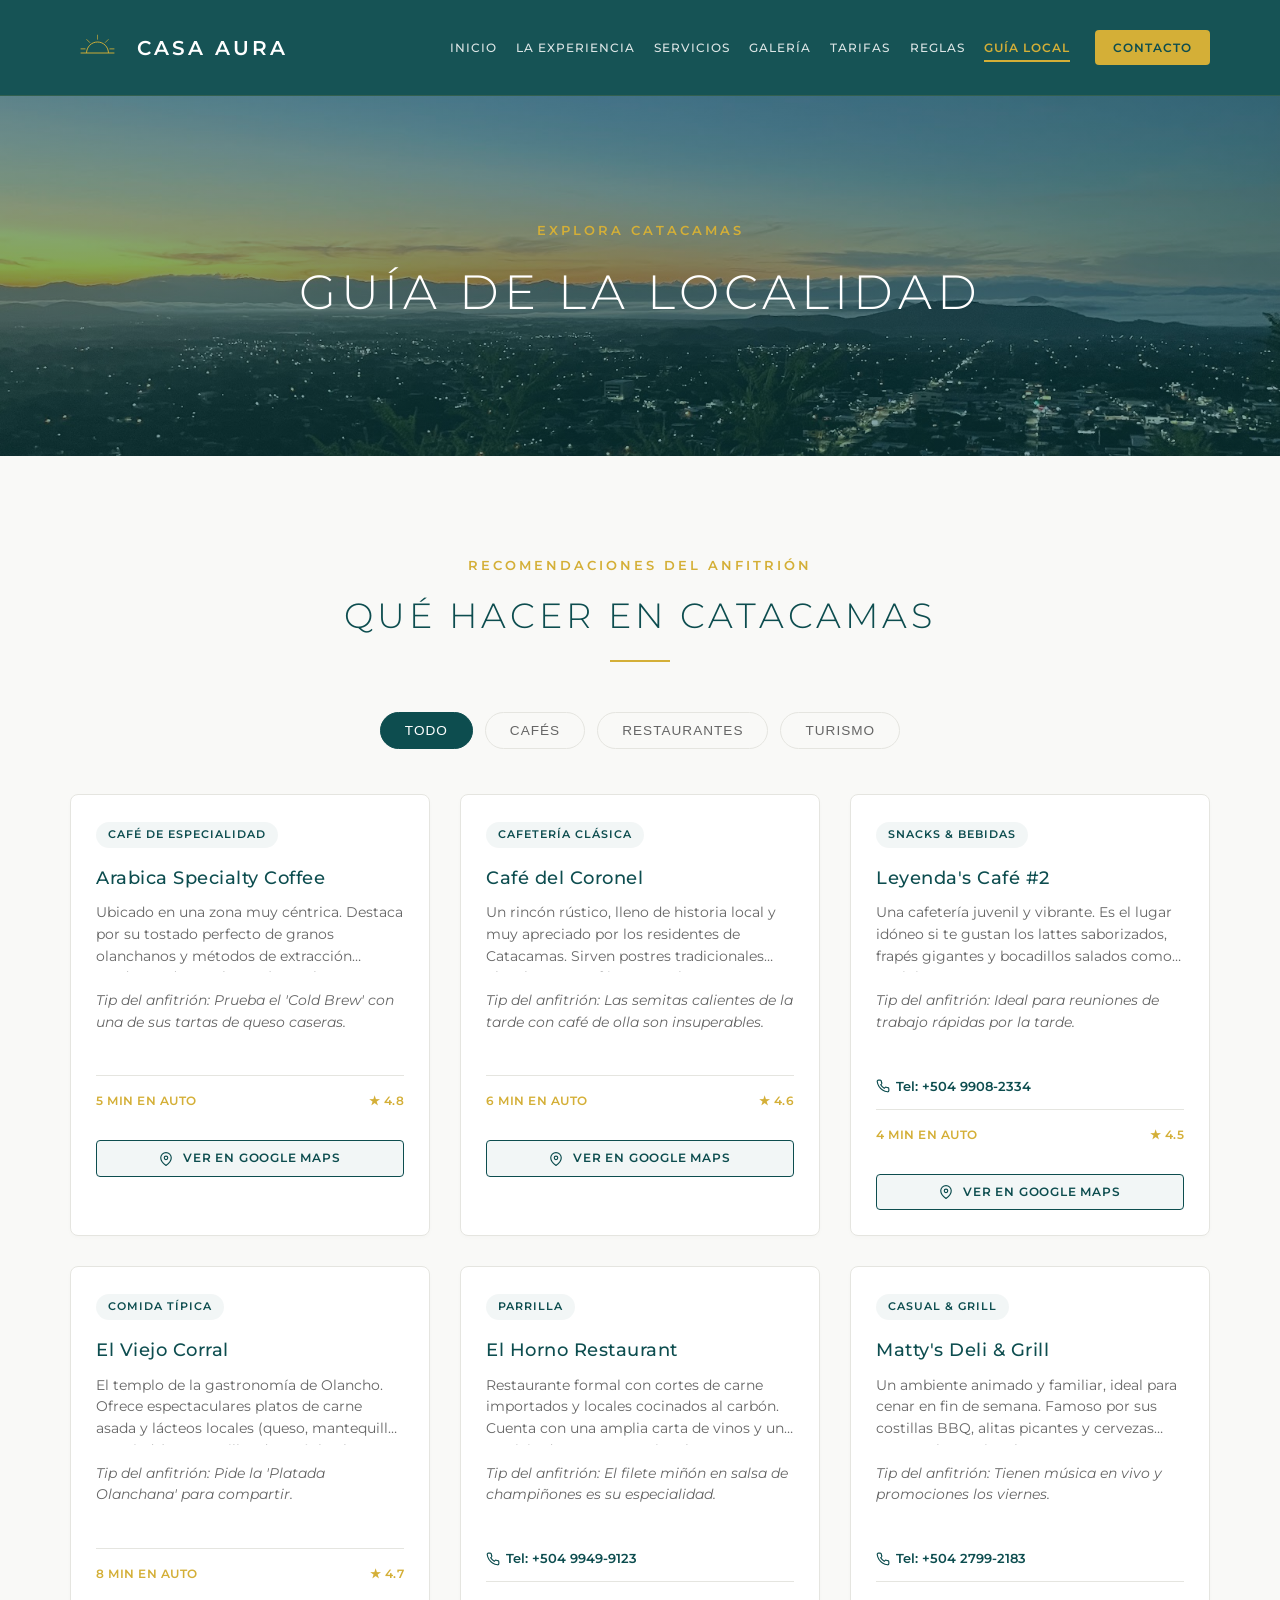
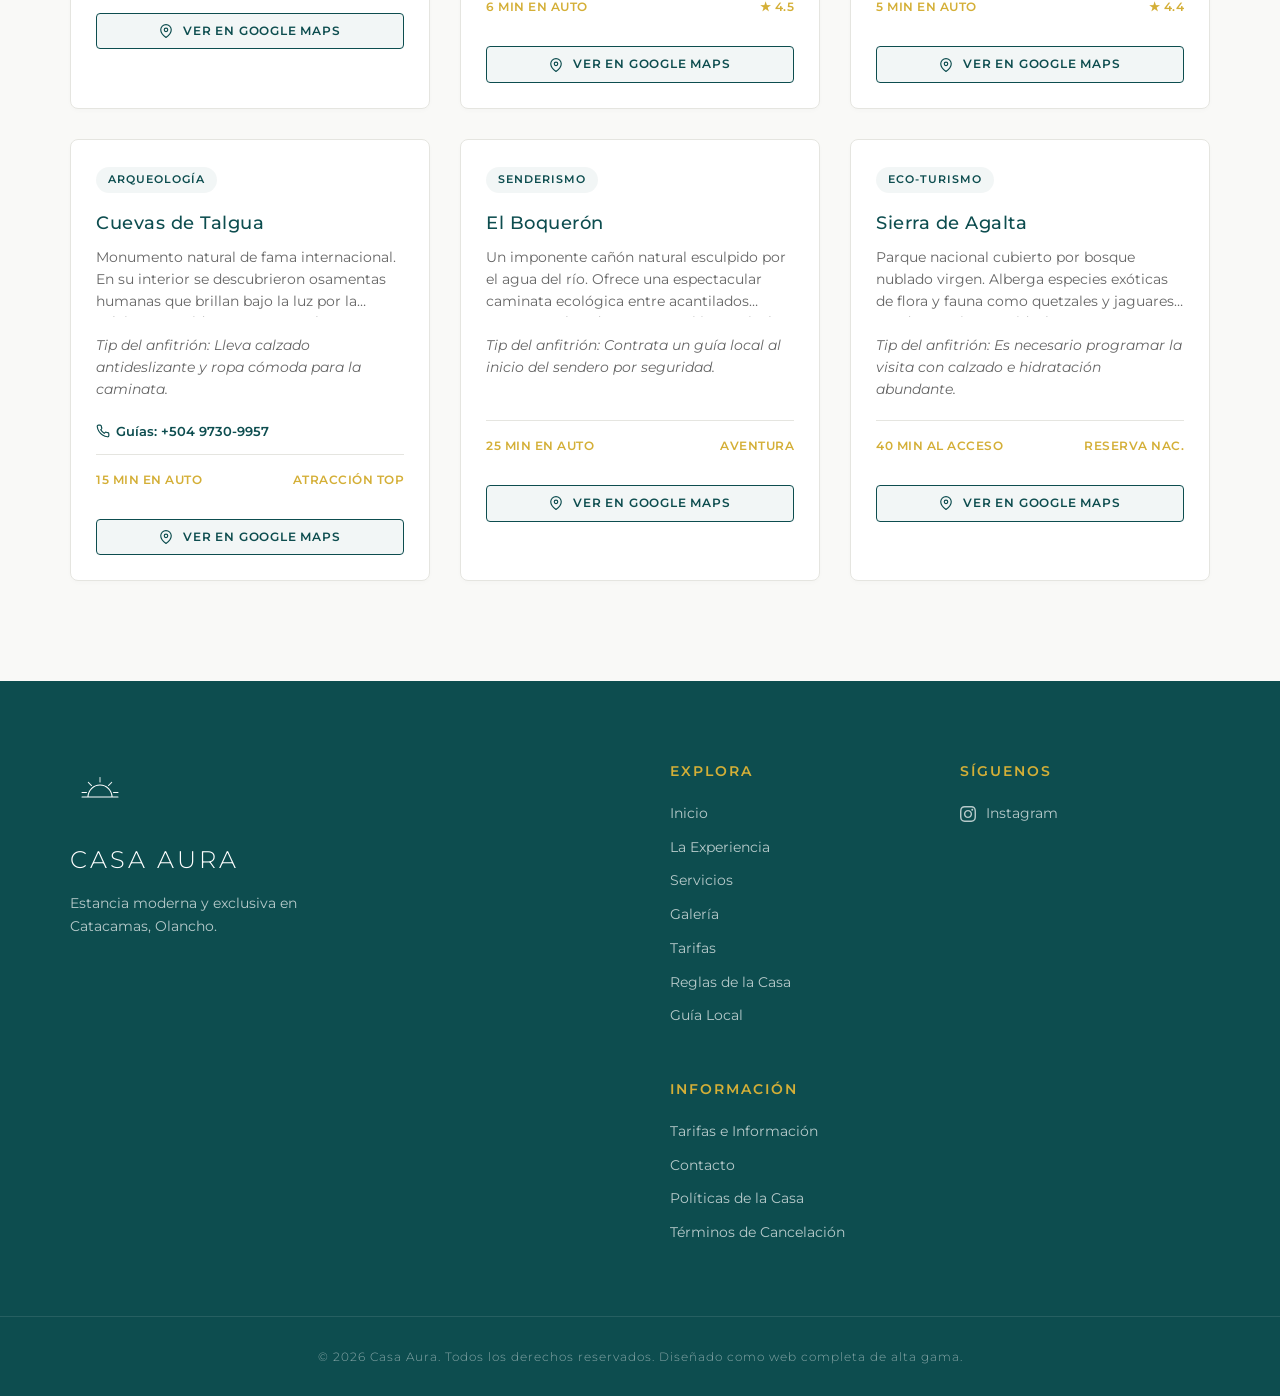
==== guia-local.html @ 916d3880 "Merge pull request #2 from CarlosMatute/main Actualizar" ====
<!DOCTYPE html>
<html lang="es">
<head>
    <meta charset="UTF-8">
    <meta name="viewport" content="width=device-width, initial-scale=1.0">
    <title>Guía Local de Catacamas | Casa Aura</title>
    <meta name="description" content="Guía turística de Catacamas, Olancho. Descubre los mejores cafés, restaurantes típicos de comida olanchana y atracciones turísticas como las Cuevas de Talgua.">
    <!-- Open Graph -->
    <meta property="og:type" content="website">
    <meta property="og:title" content="Guía Local de Catacamas | Casa Aura">
    <meta property="og:description" content="Recomendaciones locales curadas por nuestros anfitriones: restaurantes, cafés y ecoturismo en Catacamas.">
    
    <link rel="icon" type="image/svg+xml" href="assets/logo.svg">
    <link rel="stylesheet" href="css/style.css">
    <script src="js/main.js" defer></script>
</head>
<body>
    <header>
        <div class="container header-container">
            <div class="logo-container">
                <img src="assets/logo.svg" alt="Casa Aura Logo" class="logo">
                <span class="logo-text">Casa Aura</span>
            </div>
            <button class="menu-toggle" aria-label="Abrir menú">
                <svg viewBox="0 0 24 24" width="24" height="24" stroke="currentColor" stroke-width="2" fill="none"><line x1="3" y1="12" x2="21" y2="12"></line><line x1="3" y1="6" x2="21" y2="6"></line><line x1="3" y1="18" x2="21" y2="18"></line></svg>
            </button>
            <nav>
                <a href="index.html">Inicio</a>
                <a href="experiencia.html">La Experiencia</a>
                <a href="servicios.html">Servicios</a>
                <a href="galeria.html">Galería</a>
                <a href="tarifas.html">Tarifas</a>
                <a href="reglas.html">Reglas</a>
                <a href="guia-local.html" class="active">Guía Local</a>
                <a href="contacto.html" class="btn-nav">Contacto</a>
            </nav>
        </div>
    </header>

    <!-- Page Banner -->
    <section class="page-banner" style="background-image: linear-gradient(rgba(13, 77, 79, 0.5), rgba(13, 77, 79, 0.5)), url('assets/catacamas_sunset.jpg'); height: 40vh; display: flex; align-items: center; justify-content: center; text-align: center; color: white;">
        <div class="banner-content">
            <span class="section-tagline" style="color: var(--accent-color);">Explora Catacamas</span>
            <h1 style="font-size: 3rem; letter-spacing: 5px; font-weight: 300; text-transform: uppercase;">Guía de la Localidad</h1>
        </div>
    </section>

    <!-- Local Guide Section -->
    <section class="section section-guide-page">
        <div class="container">
            <span class="section-tagline center">Recomendaciones del Anfitrión</span>
            <h2 class="section-title">Qué Hacer en Catacamas</h2>
            
            <div class="guide-tabs">
                <button class="tab-btn active" data-target="all">Todo</button>
                <button class="tab-btn" data-target="cafes">Cafés</button>
                <button class="tab-btn" data-target="restaurantes">Restaurantes</button>
                <button class="tab-btn" data-target="turismo">Turismo</button>
            </div>

            <div class="guide-content" style="grid-template-columns: repeat(3, 1fr);">
                <!-- Cafe 1 -->
                <div class="guide-card" data-category="cafes" style="animation: fadeIn 0.5s ease forwards;">
                    <div class="guide-card-body">
                        <span class="guide-badge">Café de Especialidad</span>
                        <h3>Arabica Specialty Coffee</h3>
                        <p>Ubicado en una zona muy céntrica. Destaca por su tostado perfecto de granos olanchanos y métodos de extracción modernos (V60, Chemex). Excelente ambiente and buena conexión a internet.</p>
                        <p style="font-size: 0.85rem; color: var(--text-muted); font-style: italic; margin-bottom: 15px;">Tip del anfitrión: Prueba el 'Cold Brew' con una de sus tartas de queso caseras.</p>
                        <div class="guide-meta" style="margin-bottom: 15px;">
                            <span>5 min en auto</span>
                            <span>★ 4.8</span>
                        </div>
                        <a href="https://maps.google.com/?q=Arabica+Specialty+Coffee+Catacamas" target="_blank" class="btn-card-map">
                            <svg viewBox="0 0 24 24" width="14" height="14" stroke="currentColor" stroke-width="2" fill="none" style="vertical-align: middle; margin-right: 4px;"><path d="M21 10c0 7-9 13-9 13s-9-6-9-13a9 9 0 0 1 18 0z"/><circle cx="12" cy="10" r="3"/></svg>
                            Ver en Google Maps
                        </a>
                    </div>
                </div>

                <!-- Cafe 2 -->
                <div class="guide-card" data-category="cafes" style="animation: fadeIn 0.5s ease forwards;">
                    <div class="guide-card-body">
                        <span class="guide-badge">Cafetería Clásica</span>
                        <h3>Café del Coronel</h3>
                        <p>Un rincón rústico, lleno de historia local y muy apreciado por los residentes de Catacamas. Sirven postres tradicionales olanchanos y café con canela.</p>
                        <p style="font-size: 0.85rem; color: var(--text-muted); font-style: italic; margin-bottom: 15px;">Tip del anfitrión: Las semitas calientes de la tarde con café de olla son insuperables.</p>
                        <div class="guide-meta" style="margin-bottom: 15px;">
                            <span>6 min en auto</span>
                            <span>★ 4.6</span>
                        </div>
                        <a href="https://maps.google.com/?q=Cafe+del+Coronel+Catacamas" target="_blank" class="btn-card-map">
                            <svg viewBox="0 0 24 24" width="14" height="14" stroke="currentColor" stroke-width="2" fill="none" style="vertical-align: middle; margin-right: 4px;"><path d="M21 10c0 7-9 13-9 13s-9-6-9-13a9 9 0 0 1 18 0z"/><circle cx="12" cy="10" r="3"/></svg>
                            Ver en Google Maps
                        </a>
                    </div>
                </div>

                <!-- Cafe 3 -->
                <div class="guide-card" data-category="cafes" style="animation: fadeIn 0.5s ease forwards;">
                    <div class="guide-card-body">
                        <span class="guide-badge">Snacks & Bebidas</span>
                        <h3>Leyenda's Café #2</h3>
                        <p>Una cafetería juvenil y vibrante. Es el lugar idóneo si te gustan los lattes saborizados, frapés gigantes y bocadillos salados como paninis y wraps.</p>
                        <p style="font-size: 0.85rem; color: var(--text-muted); font-style: italic; margin-bottom: 15px;">Tip del anfitrión: Ideal para reuniones de trabajo rápidas por la tarde.</p>
                        <div class="guide-contact">
                            <svg viewBox="0 0 24 24" width="14" height="14" stroke="currentColor" stroke-width="2" fill="none" style="vertical-align: middle;"><path d="M22 16.92v3a2 2 0 0 1-2.18 2 19.79 19.79 0 0 1-8.63-3.07 19.5 19.5 0 0 1-6-6 19.79 19.79 0 0 1-3.07-8.67A2 2 0 0 1 4.11 2h3a2 2 0 0 1 2 1.72 12.84 12.84 0 0 0 .7 2.81 2 2 0 0 1-.45 2.11L8.09 9.91a16 16 0 0 0 6 6l1.27-1.27a2 2 0 0 1 2.11-.45 12.84 12.84 0 0 0 2.81.7A2 2 0 0 1 22 16.92z"/></svg>
                            Tel: +504 9908-2334
                        </div>
                        <div class="guide-meta" style="margin-bottom: 15px;">
                            <span>4 min en auto</span>
                            <span>★ 4.5</span>
                        </div>
                        <a href="https://maps.google.com/?q=Leyendas+Cafe+Catacamas" target="_blank" class="btn-card-map">
                            <svg viewBox="0 0 24 24" width="14" height="14" stroke="currentColor" stroke-width="2" fill="none" style="vertical-align: middle; margin-right: 4px;"><path d="M21 10c0 7-9 13-9 13s-9-6-9-13a9 9 0 0 1 18 0z"/><circle cx="12" cy="10" r="3"/></svg>
                            Ver en Google Maps
                        </a>
                    </div>
                </div>

                <!-- Restaurante 1 -->
                <div class="guide-card" data-category="restaurantes" style="animation: fadeIn 0.5s ease forwards;">
                    <div class="guide-card-body">
                        <span class="guide-badge">Comida Típica</span>
                        <h3>El Viejo Corral</h3>
                        <p>El templo de la gastronomía de Olancho. Ofrece espectaculares platos de carne asada y lácteos locales (queso, mantequilla y cuajada) con tortillas de maíz hechas a mano en el momento.</p>
                        <p style="font-size: 0.85rem; color: var(--text-muted); font-style: italic; margin-bottom: 15px;">Tip del anfitrión: Pide la 'Platada Olanchana' para compartir.</p>
                        <div class="guide-meta" style="margin-bottom: 15px;">
                            <span>8 min en auto</span>
                            <span>★ 4.7</span>
                        </div>
                        <a href="https://maps.google.com/?q=El+Viejo+Corral+Catacamas" target="_blank" class="btn-card-map">
                            <svg viewBox="0 0 24 24" width="14" height="14" stroke="currentColor" stroke-width="2" fill="none" style="vertical-align: middle; margin-right: 4px;"><path d="M21 10c0 7-9 13-9 13s-9-6-9-13a9 9 0 0 1 18 0z"/><circle cx="12" cy="10" r="3"/></svg>
                            Ver en Google Maps
                        </a>
                    </div>
                </div>

                <!-- Restaurante 2 -->
                <div class="guide-card" data-category="restaurantes" style="animation: fadeIn 0.5s ease forwards;">
                    <div class="guide-card-body">
                        <span class="guide-badge">Parrilla</span>
                        <h3>El Horno Restaurant</h3>
                        <p>Restaurante formal con cortes de carne importados y locales cocinados al carbón. Cuenta con una amplia carta de vinos y un servicio de mesa excepcional.</p>
                        <p style="font-size: 0.85rem; color: var(--text-muted); font-style: italic; margin-bottom: 15px;">Tip del anfitrión: El filete miñón en salsa de champiñones es su especialidad.</p>
                        <div class="guide-contact">
                            <svg viewBox="0 0 24 24" width="14" height="14" stroke="currentColor" stroke-width="2" fill="none" style="vertical-align: middle;"><path d="M22 16.92v3a2 2 0 0 1-2.18 2 19.79 19.79 0 0 1-8.63-3.07 19.5 19.5 0 0 1-6-6 19.79 19.79 0 0 1-3.07-8.67A2 2 0 0 1 4.11 2h3a2 2 0 0 1 2 1.72 12.84 12.84 0 0 0 .7 2.81 2 2 0 0 1-.45 2.11L8.09 9.91a16 16 0 0 0 6 6l1.27-1.27a2 2 0 0 1 2.11-.45 12.84 12.84 0 0 0 2.81.7A2 2 0 0 1 22 16.92z"/></svg>
                            Tel: +504 9949-9123
                        </div>
                        <div class="guide-meta" style="margin-bottom: 15px;">
                            <span>6 min en auto</span>
                            <span>★ 4.5</span>
                        </div>
                        <a href="https://maps.google.com/?q=El+Horno+Restaurant+Catacamas" target="_blank" class="btn-card-map">
                            <svg viewBox="0 0 24 24" width="14" height="14" stroke="currentColor" stroke-width="2" fill="none" style="vertical-align: middle; margin-right: 4px;"><path d="M21 10c0 7-9 13-9 13s-9-6-9-13a9 9 0 0 1 18 0z"/><circle cx="12" cy="10" r="3"/></svg>
                            Ver en Google Maps
                        </a>
                    </div>
                </div>

                <!-- Restaurante 3 -->
                <div class="guide-card" data-category="restaurantes" style="animation: fadeIn 0.5s ease forwards;">
                    <div class="guide-card-body">
                        <span class="guide-badge">Casual & Grill</span>
                        <h3>Matty's Deli & Grill</h3>
                        <p>Un ambiente animado y familiar, ideal para cenar en fin de semana. Famoso por sus costillas BBQ, alitas picantes y cervezas artesanales nacionales.</p>
                        <p style="font-size: 0.85rem; color: var(--text-muted); font-style: italic; margin-bottom: 15px;">Tip del anfitrión: Tienen música en vivo y promociones los viernes.</p>
                        <div class="guide-contact">
                            <svg viewBox="0 0 24 24" width="14" height="14" stroke="currentColor" stroke-width="2" fill="none" style="vertical-align: middle;"><path d="M22 16.92v3a2 2 0 0 1-2.18 2 19.79 19.79 0 0 1-8.63-3.07 19.5 19.5 0 0 1-6-6 19.79 19.79 0 0 1-3.07-8.67A2 2 0 0 1 4.11 2h3a2 2 0 0 1 2 1.72 12.84 12.84 0 0 0 .7 2.81 2 2 0 0 1-.45 2.11L8.09 9.91a16 16 0 0 0 6 6l1.27-1.27a2 2 0 0 1 2.11-.45 12.84 12.84 0 0 0 2.81.7A2 2 0 0 1 22 16.92z"/></svg>
                            Tel: +504 2799-2183
                        </div>
                        <div class="guide-meta" style="margin-bottom: 15px;">
                            <span>5 min en auto</span>
                            <span>★ 4.4</span>
                        </div>
                        <a href="https://maps.google.com/?q=Mattys+Deli+Grill+Catacamas" target="_blank" class="btn-card-map">
                            <svg viewBox="0 0 24 24" width="14" height="14" stroke="currentColor" stroke-width="2" fill="none" style="vertical-align: middle; margin-right: 4px;"><path d="M21 10c0 7-9 13-9 13s-9-6-9-13a9 9 0 0 1 18 0z"/><circle cx="12" cy="10" r="3"/></svg>
                            Ver en Google Maps
                        </a>
                    </div>
                </div>

                <!-- Turismo 1 -->
                <div class="guide-card" data-category="turismo" style="animation: fadeIn 0.5s ease forwards;">
                    <div class="guide-card-body">
                        <span class="guide-badge">Arqueología</span>
                        <h3>Cuevas de Talgua</h3>
                        <p>Monumento natural de fama internacional. En su interior se descubrieron osamentas humanas que brillan bajo la luz por la calcita, conocidas como 'Las calaveras luminosas'. Cuenta con senderos y un museo histórico.</p>
                        <p style="font-size: 0.85rem; color: var(--text-muted); font-style: italic; margin-bottom: 15px;">Tip del anfitrión: Lleva calzado antideslizante y ropa cómoda para la caminata.</p>
                        <div class="guide-contact">
                            <svg viewBox="0 0 24 24" width="14" height="14" stroke="currentColor" stroke-width="2" fill="none" style="vertical-align: middle;"><path d="M22 16.92v3a2 2 0 0 1-2.18 2 19.79 19.79 0 0 1-8.63-3.07 19.5 19.5 0 0 1-6-6 19.79 19.79 0 0 1-3.07-8.67A2 2 0 0 1 4.11 2h3a2 2 0 0 1 2 1.72 12.84 12.84 0 0 0 .7 2.81 2 2 0 0 1-.45 2.11L8.09 9.91a16 16 0 0 0 6 6l1.27-1.27a2 2 0 0 1 2.11-.45 12.84 12.84 0 0 0 2.81.7A2 2 0 0 1 22 16.92z"/></svg>
                            Guías: +504 9730-9957
                        </div>
                        <div class="guide-meta" style="margin-bottom: 15px;">
                            <span>15 min en auto</span>
                            <span>Atracción Top</span>
                        </div>
                        <a href="https://maps.google.com/?q=Cuevas+de+Talgua+Catacamas" target="_blank" class="btn-card-map">
                            <svg viewBox="0 0 24 24" width="14" height="14" stroke="currentColor" stroke-width="2" fill="none" style="vertical-align: middle; margin-right: 4px;"><path d="M21 10c0 7-9 13-9 13s-9-6-9-13a9 9 0 0 1 18 0z"/><circle cx="12" cy="10" r="3"/></svg>
                            Ver en Google Maps
                        </a>
                    </div>
                </div>

                <!-- Turismo 2 -->
                <div class="guide-card" data-category="turismo" style="animation: fadeIn 0.5s ease forwards;">
                    <div class="guide-card-body">
                        <span class="guide-badge">Senderismo</span>
                        <h3>El Boquerón</h3>
                        <p>Un imponente cañón natural esculpido por el agua del río. Ofrece una espectacular caminata ecológica entre acantilados rocosos y abundante vegetación tropical.</p>
                        <p style="font-size: 0.85rem; color: var(--text-muted); font-style: italic; margin-bottom: 15px;">Tip del anfitrión: Contrata un guía local al inicio del sendero por seguridad.</p>
                        <div class="guide-meta" style="margin-bottom: 15px;">
                            <span>25 min en auto</span>
                            <span>Aventura</span>
                        </div>
                        <a href="https://maps.google.com/?q=Parque+Nacional+El+Boqueron+Olancho" target="_blank" class="btn-card-map">
                            <svg viewBox="0 0 24 24" width="14" height="14" stroke="currentColor" stroke-width="2" fill="none" style="vertical-align: middle; margin-right: 4px;"><path d="M21 10c0 7-9 13-9 13s-9-6-9-13a9 9 0 0 1 18 0z"/><circle cx="12" cy="10" r="3"/></svg>
                            Ver en Google Maps
                        </a>
                    </div>
                </div>

                <!-- Turismo 3 -->
                <div class="guide-card" data-category="turismo" style="animation: fadeIn 0.5s ease forwards;">
                    <div class="guide-card-body">
                        <span class="guide-badge">Eco-Turismo</span>
                        <h3>Sierra de Agalta</h3>
                        <p>Parque nacional cubierto por bosque nublado virgen. Alberga especies exóticas de flora y fauna como quetzales y jaguares. Senderos exigentes ideales para montañistas experimentados.</p>
                        <p style="font-size: 0.85rem; color: var(--text-muted); font-style: italic; margin-bottom: 15px;">Tip del anfitrión: Es necesario programar la visita con calzado e hidratación abundante.</p>
                        <div class="guide-meta" style="margin-bottom: 15px;">
                            <span>40 min al acceso</span>
                            <span>Reserva Nac.</span>
                        </div>
                        <a href="https://maps.google.com/?q=Parque+Nacional+Sierra+de+Agalta" target="_blank" class="btn-card-map">
                            <svg viewBox="0 0 24 24" width="14" height="14" stroke="currentColor" stroke-width="2" fill="none" style="vertical-align: middle; margin-right: 4px;"><path d="M21 10c0 7-9 13-9 13s-9-6-9-13a9 9 0 0 1 18 0z"/><circle cx="12" cy="10" r="3"/></svg>
                            Ver en Google Maps
                        </a>
                    </div>
                </div>
            </div>
        </div>
    </section>

    <footer>
        <div class="container footer-content">
            <div class="footer-brand">
                <img src="assets/logo.svg" alt="Casa Aura Logo" class="footer-logo">
                <h3>Casa Aura</h3>
                <p>Estancia moderna y exclusiva en Catacamas, Olancho.</p>
            </div>
            <div class="footer-links">
                <div>
                    <h4>Explora</h4>
                    <a href="index.html">Inicio</a>
                    <a href="experiencia.html">La Experiencia</a>
                    <a href="servicios.html">Servicios</a>
                    <a href="galeria.html">Galería</a>
                    <a href="tarifas.html">Tarifas</a>
                    <a href="reglas.html">Reglas de la Casa</a>
                    <a href="guia-local.html">Guía Local</a>
                </div>
                <div>
                    <h4>Síguenos</h4>
                    <a href="https://www.instagram.com/casaaura1503?igsh=ZmV0ZGM2ZmhpMXc1&utm_source=qr" target="_blank" class="footer-social">
                        <svg viewBox="0 0 24 24" width="16" height="16" fill="currentColor" style="margin-right: 6px; vertical-align: middle;"><path d="M12 2.163c3.204 0 3.584.012 4.85.07 3.252.148 4.771 1.691 4.919 4.919.058 1.265.069 1.645.069 4.849 0 3.205-.012 3.584-.069 4.849-.149 3.225-1.664 4.771-4.919 4.919-1.266.058-1.644.07-4.85.07-3.204 0-3.584-.012-4.849-.07-3.26-.149-4.771-1.699-4.919-4.92-.058-1.265-.07-1.644-.07-4.849 0-3.204.013-3.583.07-4.849.149-3.227 1.664-4.771 4.919-4.919 1.266-.057 1.645-.069 4.849-.069zm0-2.163c-3.259 0-3.667.014-4.947.072-4.358.2-6.78 2.618-6.98 6.98-.059 1.281-.073 1.689-.073 4.948 0 3.259.014 3.668.072 4.948.2 4.358 2.618 6.78 6.98 6.98 1.281.058 1.689.072 4.948.072 3.259 0 3.668-.014 4.948-.072 4.354-.2 6.782-2.618 6.979-6.98.059-1.28.073-1.689.073-4.948 0-3.259-.014-3.667-.072-4.947-.196-4.354-2.617-6.78-6.979-6.98-1.281-.059-1.69-.073-4.949-.073zm0 5.838c-3.403 0-6.162 2.759-6.162 6.162s2.759 6.163 6.162 6.163 6.162-2.759 6.162-6.163c0-3.403-2.759-6.162-6.162-6.162zm0 10.162c-2.209 0-4-1.79-4-4 0-2.209 1.791-4 4-4s4 1.791 4 4c0 2.21-1.791 4-4 4zm6.406-11.845c-.796 0-1.441.645-1.441 1.44s.645 1.44 1.441 1.44c.795 0 1.439-.645 1.439-1.44s-.644-1.44-1.439-1.44z"/></svg>
                        Instagram
                    </a>
                </div>
                <div>
                    <h4>Información</h4>
                    <a href="tarifas.html">Tarifas e Información</a>
                    <a href="contacto.html">Contacto</a>
                    <a href="reglas.html">Políticas de la Casa</a>
                    <a href="contacto.html">Términos de Cancelación</a>
                </div>
            </div>
        </div>
        <div class="footer-bottom">
            <div class="container">
                <p>&copy; 2026 Casa Aura. Todos los derechos reservados. Diseñado como web completa de alta gama.</p>
            </div>
        </div>
    </footer>
</body>
</html>
---- css/style.css ----
@import url("https://fonts.googleapis.com/css2?family=Montserrat:wght@300;400;500;600;700&display=swap");

:root {
    --primary-color: #0D4D4F;
    --primary-light: #166466;
    --primary-ultra-light: rgba(13, 77, 79, 0.05);
    --accent-color: #D4AF37;
    --accent-hover: #b8962f;
    --accent-light: rgba(212, 175, 55, 0.15);
    --bg-color: #F9F9F7;
    --card-bg: #ffffff;
    --text-color: #333333;
    --text-muted: #666666;
    --border-color: #e5e5e0;
    --shadow-sm: 0 2px 4px rgba(0,0,0,0.02);
    --shadow-md: 0 10px 30px rgba(0,0,0,0.05);
    --shadow-lg: 0 15px 40px rgba(13, 77, 79, 0.08);
    --transition: all 0.3s cubic-bezier(0.25, 0.8, 0.25, 1);
}

/* Reset & Base Styles */
* {
    margin: 0;
    padding: 0;
    box-sizing: border-box;
}

html {
    scroll-behavior: smooth;
}

body {
    font-family: "Montserrat", sans-serif;
    background-color: var(--bg-color);
    color: var(--text-color);
    line-height: 1.6;
    overflow-x: hidden;
}

.container {
    max-width: 1200px;
    margin: 0 auto;
    padding: 0 30px;
}

/* Header & Navigation */
header {
    background-color: var(--primary-color);
    padding: 20px 0;
    position: sticky;
    top: 0;
    z-index: 1000;
    border-bottom: 1px solid rgba(212, 175, 55, 0.15); /* Delicada línea dorada en la base */
    backdrop-filter: blur(8px);
    background-color: rgba(13, 77, 79, 0.96); /* Verde oscuro corporativo con transparencia */
}

.header-container {
    display: flex;
    justify-content: space-between;
    align-items: center;
}

.logo-container {
    display: flex;
    align-items: center;
    gap: 12px;
}

.logo {
    width: 55px;
    height: 55px;
    transition: var(--transition);
}

.logo-text {
    font-size: 1.25rem;
    font-weight: 600;
    letter-spacing: 3px;
    text-transform: uppercase;
    color: white; /* Texto del logo en blanco sobre el fondo verde */
}

nav {
    display: flex;
    align-items: center;
    gap: 1.2rem; /* Modern dynamic spacing instead of fixed large margins */
}

nav a {
    text-decoration: none;
    color: rgba(255, 255, 255, 0.85); /* Blanco suave para contraste premium */
    font-weight: 500;
    letter-spacing: 1px; /* Slightly tighter spacing for a more modern, clean feel */
    text-transform: uppercase;
    font-size: 0.78rem; /* Slightly smaller font to ensure perfect fit without crowding */
    transition: var(--transition);
    position: relative;
    padding: 5px 0;
}

nav a::after {
    content: '';
    position: absolute;
    bottom: 0;
    left: 0;
    width: 0;
    height: 2px;
    background-color: var(--accent-color);
    transition: var(--transition);
}

nav a:hover {
    color: var(--accent-color); /* Hover en color oro */
}

nav a:hover::after {
    width: 100%;
}

nav a.active {
    color: var(--accent-color); /* Enlace activo en color oro */
    font-weight: 600;
}

nav a.active::after {
    width: 100%;
}

.btn-nav {
    background-color: var(--accent-color); /* Botón de navegación en color oro destacable */
    color: var(--primary-color) !important; /* Texto verde oscuro para máximo contraste */
    padding: 8px 18px;
    border-radius: 4px;
    margin-left: 6px; /* Extra separation space after the gap */
    font-weight: 600;
}

.btn-nav::after {
    display: none;
}

.btn-nav:hover {
    background-color: white; /* Hover cambia a fondo blanco */
    color: var(--primary-color) !important;
    transform: translateY(-2px);
}

/* Sections General */
.section {
    padding: 100px 0;
}

.section-tagline {
    font-size: 0.8rem;
    text-transform: uppercase;
    letter-spacing: 3px;
    color: var(--accent-color);
    font-weight: 600;
    margin-bottom: 12px;
    display: block;
}

.section-tagline.center {
    text-align: center;
}

.section-title {
    color: var(--primary-color);
    font-weight: 300;
    letter-spacing: 4px;
    text-transform: uppercase;
    margin-bottom: 50px;
    font-size: 2.2rem;
    position: relative;
}

.details-text .section-title {
    font-size: 1.6rem;
}

.section-title:not(.left) {
    text-align: center;
}

.section-title:not(.left)::after {
    content: '';
    display: block;
    width: 60px;
    height: 2px;
    background-color: var(--accent-color);
    margin: 15px auto 0 auto;
}

.section-title.left::after {
    content: '';
    display: block;
    width: 50px;
    height: 2px;
    background-color: var(--accent-color);
    margin: 15px 0 0 0;
}

/* Page Banners */
.page-banner {
    background-size: cover !important;
    background-position: center !important;
    background-repeat: no-repeat !important;
    position: relative;
}

/* Hero Section */
.hero {
    height: 75vh;
    min-height: 500px;
    display: flex;
    flex-direction: column;
    justify-content: center;
    align-items: center;
    text-align: center;
    position: relative;
    color: white;
    background-image: url('../assets/casa_aura_cocina.png');
    background-size: cover;
    background-position: center;
    background-repeat: no-repeat;
    padding: 0 20px;
}

.hero-overlay {
    position: absolute;
    top: 0;
    left: 0;
    width: 100%;
    height: 100%;
    background: linear-gradient(180deg, rgba(13, 77, 79, 0.75) 0%, rgba(13, 77, 79, 0.4) 50%, rgba(13, 77, 79, 0.8) 100%);
    z-index: 1;
}

.hero-content {
    position: relative;
    z-index: 2;
    max-width: 800px;
}

.hero-logo {
    width: 180px;
    height: 180px;
    margin-bottom: -40px; /* Margen negativo para compensar el espacio vacío inferior dentro del lienzo del SVG */
    animation: fadeInUp 1.2s ease;
    filter: drop-shadow(0 4px 10px rgba(0, 0, 0, 0.35));
}

.hero h1 {
    font-size: 4.5rem;
    color: white;
    font-weight: 300;
    letter-spacing: 12px;
    text-transform: uppercase;
    margin-bottom: 15px;
    text-shadow: 0 4px 10px rgba(0,0,0,0.3);
    animation: fadeInDown 1s ease;
}

.hero p {
    font-size: 1.4rem;
    letter-spacing: 4px;
    color: var(--accent-color);
    margin-bottom: 40px;
    text-transform: uppercase;
    font-weight: 500;
    text-shadow: 0 2px 5px rgba(0,0,0,0.2);
    animation: fadeInUp 1s ease 0.2s;
    animation-fill-mode: both;
}

.hero-actions {
    display: flex;
    justify-content: center;
    gap: 20px;
    animation: fadeInUp 1s ease 0.4s;
    animation-fill-mode: both;
}

/* Buttons */
.btn {
    display: inline-block;
    padding: 15px 40px;
    background-color: var(--accent-color);
    color: white;
    text-decoration: none;
    letter-spacing: 2px;
    text-transform: uppercase;
    font-size: 0.8rem;
    font-weight: 600;
    border-radius: 2px;
    border: 1px solid var(--accent-color);
    transition: var(--transition);
    cursor: pointer;
}

.btn:hover {
    background-color: var(--accent-hover);
    border-color: var(--accent-hover);
    transform: translateY(-2px);
    box-shadow: 0 5px 15px rgba(0,0,0,0.1);
}

.btn-secondary {
    background-color: transparent;
    color: white;
    border-color: white;
}

.btn-secondary:hover {
    background-color: white;
    color: var(--primary-color);
    border-color: white;
}

/* Details Section */
.section-details {
    padding-top: 100px;
}

.details-grid {
    display: grid;
    grid-template-columns: 1.1fr 0.9fr;
    gap: 60px;
    align-items: center;
}

.lead {
    font-size: 1.15rem;
    color: var(--primary-color);
    font-weight: 400;
    margin-bottom: 25px;
}

.details-text p {
    color: var(--text-muted);
    margin-bottom: 20px;
}

.specs-grid {
    display: grid;
    grid-template-columns: repeat(4, 1fr);
    gap: 15px;
    margin-top: 40px;
    padding-top: 30px;
    border-top: 1px solid var(--border-color);
}

.spec-item {
    text-align: center;
}

.spec-icon {
    color: var(--accent-color);
    margin-bottom: 8px;
}

.spec-val {
    display: block;
    font-size: 1.8rem;
    font-weight: 300;
    color: var(--accent-color);
    margin-bottom: 2px;
}

.spec-lbl {
    font-size: 0.65rem;
    text-transform: uppercase;
    letter-spacing: 1px;
    color: var(--text-muted);
    font-weight: 500;
}

.details-image-card {
    position: relative;
    border-radius: 8px;
    overflow: hidden;
    box-shadow: var(--shadow-md);
}

.details-img {
    width: 100%;
    height: 480px;
    object-fit: cover;
    display: block;
    transition: var(--transition);
}

.details-image-card:hover .details-img {
    transform: scale(1.03);
}

.badge-gold {
    position: absolute;
    top: 20px;
    right: 20px;
    background-color: var(--accent-color);
    color: white;
    padding: 8px 16px;
    font-size: 0.75rem;
    font-weight: 600;
    letter-spacing: 1px;
    text-transform: uppercase;
    box-shadow: 0 4px 10px rgba(0,0,0,0.1);
}

/* Services / Amenities */
.section-services {
    background-color: var(--primary-ultra-light);
}

.amenities {
    display: grid;
    grid-template-columns: repeat(auto-fit, minmax(320px, 1fr));
    gap: 30px;
}

.amenity-card {
    background: var(--card-bg);
    padding: 40px 30px;
    border-radius: 6px;
    box-shadow: var(--shadow-sm);
    transition: var(--transition);
    border: 1px solid var(--border-color);
    display: flex;
    flex-direction: column;
    align-items: flex-start;
    text-align: left;
}

.amenity-card:hover {
    transform: translateY(-8px);
    box-shadow: var(--shadow-lg);
    border-color: var(--accent-color);
}

.amenity-icon {
    color: var(--accent-color);
    margin-bottom: 25px;
    background-color: var(--primary-ultra-light);
    width: 60px;
    height: 60px;
    border-radius: 50px;
    display: flex;
    justify-content: center;
    align-items: center;
    transition: var(--transition);
}

.amenity-card:hover .amenity-icon {
    background-color: var(--accent-color);
    color: white;
}

.amenity-card h3 {
    color: var(--primary-color);
    margin-bottom: 15px;
    letter-spacing: 1.5px;
    font-size: 1.15rem;
    font-weight: 500;
}

.amenity-card p {
    color: var(--text-muted);
    font-size: 0.9rem;
    line-height: 1.6;
}

/* Gallery Section */
.gallery {
    display: grid;
    grid-template-columns: repeat(2, 1fr);
    gap: 25px;
}

.gallery-item {
    position: relative;
    aspect-ratio: 16/10;
    overflow: hidden;
    border-radius: 4px;
    box-shadow: var(--shadow-sm);
}

.gallery-item img {
    width: 100%;
    height: 100%;
    object-fit: cover;
    display: block;
    transition: transform 0.6s cubic-bezier(0.25, 0.8, 0.25, 1);
}

.gallery-overlay {
    position: absolute;
    top: 0;
    left: 0;
    width: 100%;
    height: 100%;
    background: rgba(13, 77, 79, 0.85);
    display: flex;
    justify-content: center;
    align-items: center;
    opacity: 0;
    transition: var(--transition);
    padding: 20px;
}

.gallery-overlay span {
    color: white;
    font-size: 1.2rem;
    letter-spacing: 3px;
    text-transform: uppercase;
    font-weight: 300;
    border-bottom: 1px solid var(--accent-color);
    padding-bottom: 5px;
    transform: translateY(10px);
    transition: var(--transition);
}

.gallery-item:hover img {
    transform: scale(1.08);
}

.gallery-item:hover .gallery-overlay {
    opacity: 1;
}

.gallery-item:hover .gallery-overlay span {
    transform: translateY(0);
}

/* Booking Section */
.booking-layout {
    display: grid;
    grid-template-columns: 1.1fr 0.9fr;
    gap: 60px;
    align-items: start;
}

.included-services {
    margin: 30px 0;
}

.included-services h3 {
    color: var(--primary-color);
    font-size: 1.1rem;
    font-weight: 500;
    margin-bottom: 15px;
}

.included-services ul {
    list-style: none;
}

.included-services li {
    display: flex;
    align-items: center;
    gap: 10px;
    margin-bottom: 12px;
    font-size: 0.95rem;
    color: var(--text-muted);
}

.list-icon {
    color: var(--accent-color);
    flex-shrink: 0;
}

.li-more {
    list-style: none;
    color: var(--accent-color);
    font-weight: 500;
    font-size: 0.85rem;
    letter-spacing: 1px;
}

/* CSS Calendar Mockup */
.calendar-mockup {
    background-color: var(--card-bg);
    border: 1px solid var(--border-color);
    padding: 25px;
    border-radius: 6px;
    margin-top: 30px;
    box-shadow: var(--shadow-sm);
}

.calendar-header {
    display: flex;
    justify-content: space-between;
    align-items: center;
    font-weight: 600;
    color: var(--primary-color);
    margin-bottom: 20px;
}

.calendar-nav span {
    cursor: pointer;
    padding: 5px 10px;
    margin-left: 5px;
    font-weight: bold;
    color: var(--accent-color);
}

.calendar-weekdays {
    display: grid;
    grid-template-columns: repeat(7, 1fr);
    text-align: center;
    font-weight: 600;
    font-size: 0.75rem;
    color: var(--text-muted);
    margin-bottom: 10px;
}

.calendar-days {
    display: grid;
    grid-template-columns: repeat(7, 1fr);
    text-align: center;
    gap: 5px;
}

.day {
    padding: 10px 0;
    font-size: 0.85rem;
    border-radius: 4px;
    cursor: pointer;
    transition: var(--transition);
    color: var(--text-color);
}

.day:hover:not(.muted):not(.booked) {
    background-color: var(--primary-ultra-light);
}

.day.muted {
    color: #ccc;
    cursor: not-allowed;
}

.day.booked {
    color: #bbb;
    text-decoration: line-through;
    cursor: not-allowed;
    background-color: #f2f2ee;
}

.day.active-start {
    background-color: var(--accent-color);
    color: white;
    border-top-left-radius: 4px;
    border-bottom-left-radius: 4px;
}

.day.active-end {
    background-color: var(--accent-color);
    color: white;
    border-top-right-radius: 4px;
    border-bottom-right-radius: 4px;
}

.day.active {
    background-color: var(--accent-light);
    color: var(--primary-color);
    border-radius: 0;
    font-weight: 600;
}

/* Booking Card (Direct Contact Style) */
.booking-card {
    background-color: var(--card-bg);
    border: 1px solid var(--border-color);
    border-radius: 12px;
    padding: 35px;
    box-shadow: var(--shadow-lg);
    position: sticky;
    top: 110px;
}

.booking-card::before {
    content: '';
    display: block;
    height: 6px;
    background-color: var(--accent-color);
    position: absolute;
    top: 0;
    left: 0;
    right: 0;
    border-top-left-radius: 12px;
    border-top-right-radius: 12px;
}

.booking-header {
    margin-bottom: 20px;
    border-bottom: 1px solid var(--border-color);
    padding-bottom: 15px;
}

.booking-header h3 {
    color: var(--primary-color);
    font-size: 1.3rem;
    font-weight: 500;
    letter-spacing: 2px;
    margin-bottom: 6px;
}

.booking-header p {
    color: var(--text-muted);
    font-size: 0.9rem;
}

/* Direct booking styling */
.direct-booking-content {
    display: flex;
    flex-direction: column;
}

.direct-booking-text {
    font-size: 0.88rem;
    color: var(--text-muted);
    margin-bottom: 25px;
    line-height: 1.6;
}

.host-profile-mini {
    display: flex;
    align-items: center;
    gap: 15px;
    margin-bottom: 25px;
    padding-bottom: 20px;
    border-bottom: 1px solid var(--border-color);
}

.host-details-mini {
    display: flex;
    flex-direction: column;
}

.host-details-mini strong {
    color: var(--primary-color);
    font-size: 1rem;
    font-weight: 600;
}

.host-details-mini span {
    color: var(--accent-color);
    font-size: 0.8rem;
    font-weight: 500;
}

.btn-whatsapp {
    background-color: #25D366;
    color: white;
    border-color: #25D366;
    width: 100%;
    text-align: center;
    border-radius: 8px;
    padding: 16px;
    font-weight: 600;
    margin-bottom: 12px;
    display: flex;
    justify-content: center;
    align-items: center;
    gap: 8px;
    text-decoration: none;
    font-size: 0.85rem;
    letter-spacing: 1px;
    text-transform: uppercase;
}

.btn-whatsapp:hover {
    background-color: #20ba5a;
    border-color: #20ba5a;
    transform: translateY(-2px);
}

.btn-airbnb {
    background-color: #FF5A5F;
    color: white;
    border-color: #FF5A5F;
    width: 100%;
    text-align: center;
    border-radius: 8px;
    padding: 16px;
    font-weight: 600;
    text-decoration: none;
    font-size: 0.85rem;
    letter-spacing: 1px;
    text-transform: uppercase;
    transition: var(--transition);
    display: flex;
    justify-content: center;
    align-items: center;
    gap: 8px;
    margin-top: 20px;
}

.btn-airbnb:hover {
    background-color: #e0484d;
    border-color: #e0484d;
    transform: translateY(-2px);
}

.btn-call {
    background-color: transparent;
    color: var(--primary-color);
    border-color: var(--primary-color);
    width: 100%;
    text-align: center;
    border-radius: 8px;
    padding: 16px;
    font-weight: 600;
    text-decoration: none;
    font-size: 0.85rem;
    letter-spacing: 1px;
    text-transform: uppercase;
    transition: var(--transition);
}

.btn-call:hover {
    background-color: var(--primary-ultra-light);
    color: var(--primary-color);
    transform: translateY(-2px);
}

/* Reviews Section */
.section-reviews {
    background-color: var(--primary-ultra-light);
}

.reviews-grid {
    display: grid;
    grid-template-columns: repeat(3, 1fr);
    gap: 30px;
}

.review-card {
    background-color: var(--card-bg);
    padding: 35px;
    border-radius: 6px;
    box-shadow: var(--shadow-sm);
    border: 1px solid var(--border-color);
    transition: var(--transition);
}

.review-card:hover {
    box-shadow: var(--shadow-md);
    transform: translateY(-3px);
}

.review-header {
    display: flex;
    align-items: center;
    gap: 15px;
    margin-bottom: 20px;
}

.user-avatar {
    width: 48px;
    height: 48px;
    border-radius: 50%;
    background-color: var(--primary-color);
    color: white;
    display: flex;
    justify-content: center;
    align-items: center;
    font-weight: 600;
    font-size: 0.95rem;
}

.review-header h4 {
    font-size: 0.95rem;
    color: var(--primary-color);
    font-weight: 600;
    margin-bottom: 2px;
}

.review-date {
    font-size: 0.75rem;
    color: var(--text-muted);
    display: block;
}

.rating-stars {
    color: var(--accent-color);
    font-size: 1rem;
    margin-bottom: 15px;
    letter-spacing: 2px;
}

.review-text {
    font-size: 0.9rem;
    color: var(--text-muted);
    font-style: italic;
    line-height: 1.6;
}

/* Contact & Map Section */
.contact-grid {
    display: grid;
    grid-template-columns: 1fr 1fr;
    gap: 60px;
    align-items: start;
}

.form-group-contact {
    margin-bottom: 20px;
}

.form-group-contact input, .form-group-contact textarea {
    width: 100%;
    padding: 15px;
    font-family: inherit;
    font-size: 0.9rem;
    border: 1px solid var(--border-color);
    border-radius: 4px;
    background-color: white;
    outline: none;
    transition: var(--transition);
}

.form-group-contact input:focus, .form-group-contact textarea:focus {
    border-color: var(--accent-color);
    box-shadow: 0 0 0 3px var(--accent-light);
}

/* Google Maps Embed */
.map-embed {
    border-radius: 6px;
    overflow: hidden;
    border: 1px solid var(--border-color);
    margin-bottom: 30px;
    box-shadow: var(--shadow-sm);
    height: 250px;
}

.map-embed iframe {
    display: block;
    width: 100%;
    height: 100%;
}

.info-list {
    display: flex;
    flex-direction: column;
    gap: 20px;
}

.info-item {
    font-size: 0.95rem;
}

.info-item strong {
    display: block;
    color: var(--primary-color);
    margin-bottom: 3px;
    font-weight: 600;
    font-size: 0.85rem;
    text-transform: uppercase;
    letter-spacing: 1px;
}

.info-item span {
    color: var(--text-muted);
}

.host-info {
    display: flex;
    flex-direction: column;
    margin-top: 5px;
}

.host-name {
    font-weight: 500;
    color: var(--text-color);
}

.host-status {
    font-size: 0.8rem;
    color: var(--accent-color);
}

/* Footer Section */
footer {
    background-color: var(--primary-color);
    color: white;
    padding: 80px 0 0 0;
}

.footer-content {
    display: grid;
    grid-template-columns: 1fr 1fr;
    gap: 60px;
    padding-bottom: 60px;
}

.footer-brand {
    display: flex;
    flex-direction: column;
    align-items: flex-start;
}

.footer-logo {
    width: 60px;
    height: 60px;
    margin-bottom: 20px;
    filter: brightness(0) invert(1);
}

.footer-brand h3 {
    font-size: 1.5rem;
    font-weight: 300;
    letter-spacing: 3px;
    text-transform: uppercase;
    margin-bottom: 12px;
}

.footer-brand p {
    color: rgba(255, 255, 255, 0.7);
    font-size: 0.9rem;
    max-width: 300px;
}

.footer-links {
    display: grid;
    grid-template-columns: 1fr 1fr;
    gap: 40px;
}

.footer-links h4 {
    font-size: 0.85rem;
    text-transform: uppercase;
    letter-spacing: 2px;
    color: var(--accent-color);
    margin-bottom: 20px;
    font-weight: 600;
}

.footer-links a {
    display: block;
    color: rgba(255, 255, 255, 0.7);
    text-decoration: none;
    font-size: 0.85rem;
    margin-bottom: 12px;
    transition: var(--transition);
}

.footer-links a:hover {
    color: white;
    transform: translateX(3px);
}

.footer-bottom {
    border-top: 1px solid rgba(255, 255, 255, 0.1);
    padding: 30px 0;
    text-align: center;
}

.footer-bottom p {
    font-weight: 300;
    letter-spacing: 1px;
    font-size: 0.75rem;
    color: rgba(255, 255, 255, 0.5);
}

/* Animations */
@keyframes fadeInDown {
    from {
        opacity: 0;
        transform: translateY(-20px);
    }
    to {
        opacity: 1;
        transform: translateY(0);
    }
}

@keyframes fadeInUp {
    from {
        opacity: 0;
        transform: translateY(20px);
    }
    to {
        opacity: 1;
        transform: translateY(0);
    }
}

/* Componentes Nuevos: Inventario, Reglas de la Casa y Guía Local */

/* Mobile Menu Toggle button styling */
.menu-toggle {
    display: none;
    background: none;
    border: none;
    color: white; /* Icono en blanco sobre el fondo verde */
    cursor: pointer;
    padding: 5px;
    z-index: 1001;
    transition: var(--transition);
}

.menu-toggle:hover {
    color: var(--accent-color);
}

.menu-toggle svg {
    display: block;
}

/* Sección de Inventario */
.inventory-grid {
    display: grid;
    grid-template-columns: repeat(4, 1fr);
    gap: 25px;
    margin-top: 20px;
}

.inventory-card {
    background: var(--card-bg);
    border: 1px solid var(--border-color);
    border-radius: 8px;
    padding: 30px 25px;
    box-shadow: var(--shadow-sm);
    transition: var(--transition);
}

.inventory-card:hover {
    transform: translateY(-5px);
    box-shadow: var(--shadow-md);
    border-color: var(--accent-color);
}

.inventory-card-header {
    display: flex;
    align-items: center;
    gap: 12px;
    margin-bottom: 20px;
    border-bottom: 1px solid var(--border-color);
    padding-bottom: 15px;
}

.inventory-card-header h3 {
    color: var(--primary-color);
    font-size: 1.05rem;
    font-weight: 600;
    letter-spacing: 1px;
    text-transform: uppercase;
}

.inventory-icon {
    color: var(--accent-color);
    flex-shrink: 0;
}

.inventory-list {
    list-style: none;
}

.inventory-list li {
    display: flex;
    align-items: center;
    gap: 8px;
    margin-bottom: 12px;
    font-size: 0.9rem;
    color: var(--text-muted);
}

.inventory-list-icon {
    color: var(--accent-color);
    flex-shrink: 0;
}

/* Reglas de la Casa */
.rules-layout {
    display: grid;
    grid-template-columns: 0.8fr 1.2fr;
    gap: 50px;
    align-items: start;
}

.rules-intro-card {
    background-color: var(--primary-ultra-light);
    padding: 40px;
    border-radius: 8px;
    border: 1px solid var(--border-color);
    height: 100%;
}

.rules-intro-card p {
    margin-bottom: 25px;
    color: var(--text-muted);
}

.rules-grid {
    display: grid;
    grid-template-columns: repeat(2, 1fr);
    gap: 20px;
}

.rule-card {
    background: var(--card-bg);
    border-left: 4px solid var(--accent-color);
    border-top: 1px solid var(--border-color);
    border-right: 1px solid var(--border-color);
    border-bottom: 1px solid var(--border-color);
    border-radius: 4px;
    padding: 22px;
    box-shadow: var(--shadow-sm);
    transition: var(--transition);
}

.rule-card:hover {
    box-shadow: var(--shadow-md);
    transform: translateX(3px);
}

.rule-card h3 {
    color: var(--primary-color);
    font-size: 0.95rem;
    font-weight: 600;
    margin-bottom: 10px;
    display: flex;
    align-items: center;
    gap: 8px;
}

.rule-card p {
    color: var(--text-muted);
    font-size: 0.85rem;
    line-height: 1.5;
}

/* Guía Local */
.guide-tabs {
    display: flex;
    justify-content: center;
    gap: 12px;
    margin-bottom: 45px;
}

.tab-btn {
    padding: 10px 24px;
    background: transparent;
    border: 1px solid var(--border-color);
    color: var(--text-muted);
    border-radius: 30px;
    cursor: pointer;
    font-weight: 500;
    font-size: 0.85rem;
    text-transform: uppercase;
    letter-spacing: 1px;
    transition: var(--transition);
}

.tab-btn.active, .tab-btn:hover {
    background: var(--primary-color);
    color: white;
    border-color: var(--primary-color);
}

.guide-content {
    display: grid;
    grid-template-columns: repeat(3, 1fr);
    gap: 30px;
}

.guide-card {
    background: var(--card-bg);
    border: 1px solid var(--border-color);
    border-radius: 8px;
    overflow: hidden;
    box-shadow: var(--shadow-sm);
    transition: var(--transition);
}

.guide-card:hover {
    transform: translateY(-5px);
    box-shadow: var(--shadow-md);
    border-color: var(--accent-color);
}

.guide-card-body {
    padding: 25px;
}

.guide-card-img {
    width: 100%;
    height: 180px;
    object-fit: cover;
    display: block;
    border-bottom: 1px solid var(--border-color);
    transition: var(--transition);
}

.guide-card:hover .guide-card-img {
    transform: scale(1.02);
}

.btn-card-map {
    display: inline-flex;
    align-items: center;
    justify-content: center;
    gap: 6px;
    text-decoration: none;
    background-color: var(--primary-ultra-light);
    color: var(--primary-color);
    border: 1px solid var(--primary-color);
    padding: 8px 16px;
    border-radius: 4px;
    font-size: 0.72rem;
    font-weight: 600;
    text-transform: uppercase;
    letter-spacing: 0.8px;
    transition: var(--transition);
    width: 100%;
    margin-top: 15px;
    cursor: pointer;
}

.btn-card-map:hover {
    background-color: var(--primary-color);
    color: white !important;
}

.guide-contact {
    display: inline-flex;
    align-items: center;
    gap: 6px;
    font-size: 0.82rem;
    color: var(--primary-color);
    font-weight: 600;
    margin-bottom: 12px;
}

.guide-badge {
    display: inline-block;
    padding: 4px 12px;
    background: var(--primary-ultra-light);
    color: var(--primary-color);
    font-size: 0.7rem;
    font-weight: 600;
    text-transform: uppercase;
    letter-spacing: 1px;
    border-radius: 20px;
    margin-bottom: 15px;
}

.guide-card h3 {
    color: var(--primary-color);
    font-size: 1.15rem;
    font-weight: 500;
    margin-bottom: 10px;
    letter-spacing: 0.5px;
}

.guide-card p {
    color: var(--text-muted);
    font-size: 0.85rem;
    line-height: 1.6;
    margin-bottom: 18px;
    height: 70px;
    overflow: hidden;
    text-overflow: ellipsis;
    display: -webkit-box;
    -webkit-line-clamp: 3;
    -webkit-box-orient: vertical;
}

.guide-meta {
    display: flex;
    justify-content: space-between;
    font-size: 0.75rem;
    color: var(--accent-color);
    font-weight: 600;
    border-top: 1px solid var(--border-color);
    padding-top: 15px;
    text-transform: uppercase;
    letter-spacing: 0.5px;
}

@keyframes fadeIn {
    from {
        opacity: 0;
        transform: translateY(15px);
    }
    to {
        opacity: 1;
        transform: translateY(0);
    }
}

/* Media Queries actualizadas */
@media (max-width: 1024px) {
    .booking-layout, .details-grid, .contact-grid {
        grid-template-columns: 1fr;
        gap: 50px;
    }
    
    .booking-card {
        position: static;
        max-width: 500px;
        margin: 0 auto;
    }

    .inventory-grid {
        grid-template-columns: repeat(2, 1fr);
    }

    .rules-layout {
        grid-template-columns: 1fr;
        gap: 40px;
    }

    .guide-content {
        grid-template-columns: repeat(2, 1fr);
    }

    /* Navegación colapsable para tablets y pantallas medianas (evita amontonamiento) */
    header {
        padding: 15px 0;
    }
    
    .header-container {
        flex-direction: row;
        justify-content: space-between;
        align-items: center;
        gap: 0;
    }
    
    .menu-toggle {
        display: block;
    }

    nav {
        display: none;
        position: absolute;
        top: 100%;
        left: 0;
        width: 100%;
        background-color: rgba(13, 77, 79, 0.98); /* Fondo verde corporativo en móvil */
        border-bottom: 1px solid rgba(212, 175, 55, 0.2); /* Borde dorado */
        box-shadow: var(--shadow-md);
        padding: 25px 0;
        flex-direction: column;
        align-items: center;
        gap: 15px;
        z-index: 999;
    }

    nav.active {
        display: flex;
    }
    
    nav a {
        margin: 8px 0;
        width: 80%;
        text-align: center;
        padding: 10px 0;
    }
    
    .btn-nav {
        margin-left: 0;
        width: 80%;
        text-align: center;
    }
}

@media (max-width: 768px) {
    .hero h1 {
        font-size: 3rem;
        letter-spacing: 6px;
    }
    
    .hero p {
        font-size: 1.1rem;
        letter-spacing: 2px;
    }

    .specs-grid {
        grid-template-columns: repeat(2, 1fr);
        gap: 25px;
    }
    
    .gallery {
        grid-template-columns: 1fr;
    }
    
    .reviews-grid {
        grid-template-columns: 1fr;
        gap: 20px;
    }
    
    .footer-content {
        grid-template-columns: 1fr;
        gap: 40px;
    }

    .inventory-grid {
        grid-template-columns: 1fr;
    }

    .rules-grid {
        grid-template-columns: 1fr;
    }

    .guide-content {
        grid-template-columns: 1fr;
    }
}

/* ========================================== */
/*   MEJORAS DE RESPONSIVIDAD PARA MÓVILES    */
/* ========================================== */

@media (max-width: 1024px) {
    /* Forzar reestructuración de grids que estaban inline en el HTML */
    .space-card-detailed {
        grid-template-columns: 1fr !important;
        gap: 40px !important;
    }
    
    .service-detail-card {
        grid-template-columns: 1fr !important;
        gap: 30px !important;
        padding-bottom: 35px !important;
    }

    /* En móviles, forzar a que el bloque visual (imagen/tarjeta) esté arriba y el texto abajo */
    .service-detail-card > div[style*="order: 2"] {
        order: -1 !important;
    }

    .amenities-grid-detailed {
        grid-template-columns: repeat(2, 1fr) !important;
        gap: 20px !important;
    }

    .policies-grid {
        grid-template-columns: repeat(2, 1fr) !important;
        gap: 20px !important;
    }
    
    .guide-content {
        grid-template-columns: repeat(2, 1fr) !important;
        gap: 25px !important;
    }
}

@media (max-width: 768px) {
    /* Ajustes generales de espaciado y tipografía en móviles */
    .section {
        padding: 50px 0 !important; /* Reduce espacios vacíos excesivos en vertical */
    }
    
    .container {
        padding: 0 20px !important; /* Más margen lateral útil para el contenido */
    }
    
    .section-title {
        font-size: 1.6rem !important;
        margin-bottom: 25px !important;
        letter-spacing: 2px !important;
    }
    
    .section-title::after {
        margin-top: 10px !important;
    }

    .btn {
        padding: 12px 28px !important;
        font-size: 0.75rem !important;
    }

    /* Banners de páginas internas */
    .page-banner {
        height: 25vh !important; /* Altura más cómoda para celulares */
    }
    
    .page-banner h1 {
        font-size: 1.8rem !important; /* Evita que el título se rompa o desborde */
        letter-spacing: 3px !important;
    }

    /* Grids en pantallas pequeñas (1 sola columna para todo) */
    .amenities-grid-detailed,
    .policies-grid,
    .guide-content,
    .gallery {
        grid-template-columns: 1fr !important;
        gap: 20px !important;
    }

    /* Pestañas de la guía local táctiles y con scroll lateral horizontal */
    .guide-tabs {
        justify-content: flex-start !important;
        overflow-x: auto !important;
        white-space: nowrap !important;
        padding: 5px 20px 12px 20px !important;
        margin-left: -20px !important; /* Expande la barra al borde de la pantalla */
        margin-right: -20px !important;
        margin-bottom: 30px !important;
        -webkit-overflow-scrolling: touch !important;
        scrollbar-width: none !important; /* Oculta barra en Firefox */
    }
    
    .guide-tabs::-webkit-scrollbar {
        display: none !important; /* Oculta barra en Chrome/Safari */
    }
    
    .tab-btn {
        flex: 0 0 auto !important; /* Evita que los botones se achiquen */
        padding: 8px 18px !important;
        font-size: 0.78rem !important;
    }

    /* Tarjetas de reglas de la casa */
    .rules-intro-card {
        padding: 25px !important;
    }

    /* Ajuste en el logo y cabecera en móviles */
    .logo-text {
        font-size: 1.1rem !important;
        letter-spacing: 2px !important;
    }
    
    .logo {
        width: 45px !important; /* Un poco más pequeño en celular para balancear */
        height: 45px !important;
    }

    .hero-logo {
        width: 140px !important;
        height: 140px !important;
        margin-bottom: -30px !important;
    }
}

@media (max-width: 480px) {
    /* Ajustes específicos para pantallas muy angostas (celulares pequeños) */
    .hero-logo {
        width: 85px !important;
        height: 85px !important;
        margin-bottom: 15px !important;
    }

    .hero-logo {
        width: 120px !important;
        height: 120px !important;
        margin-bottom: -25px !important;
    }

    .hero h1 {
        font-size: 2.2rem !important;
        letter-spacing: 4px !important;
    }
    
    .hero p {
        font-size: 0.95rem !important;
        letter-spacing: 1px !important;
        margin-bottom: 25px !important;
    }

    /* Apilar botones del Hero verticalmente en lugar de desbordar */
    .hero-actions {
        flex-direction: column !important;
        gap: 12px !important;
        width: 100% !important;
        padding: 0 15px !important;
    }
    
    .hero-actions .btn {
        width: 100% !important;
        text-align: center !important;
    }

    .space-card-detailed .inventory-list {
        grid-template-columns: 1fr !important;
    }

    .spec-item .spec-val {
        font-size: 1.5rem !important;
    }
}
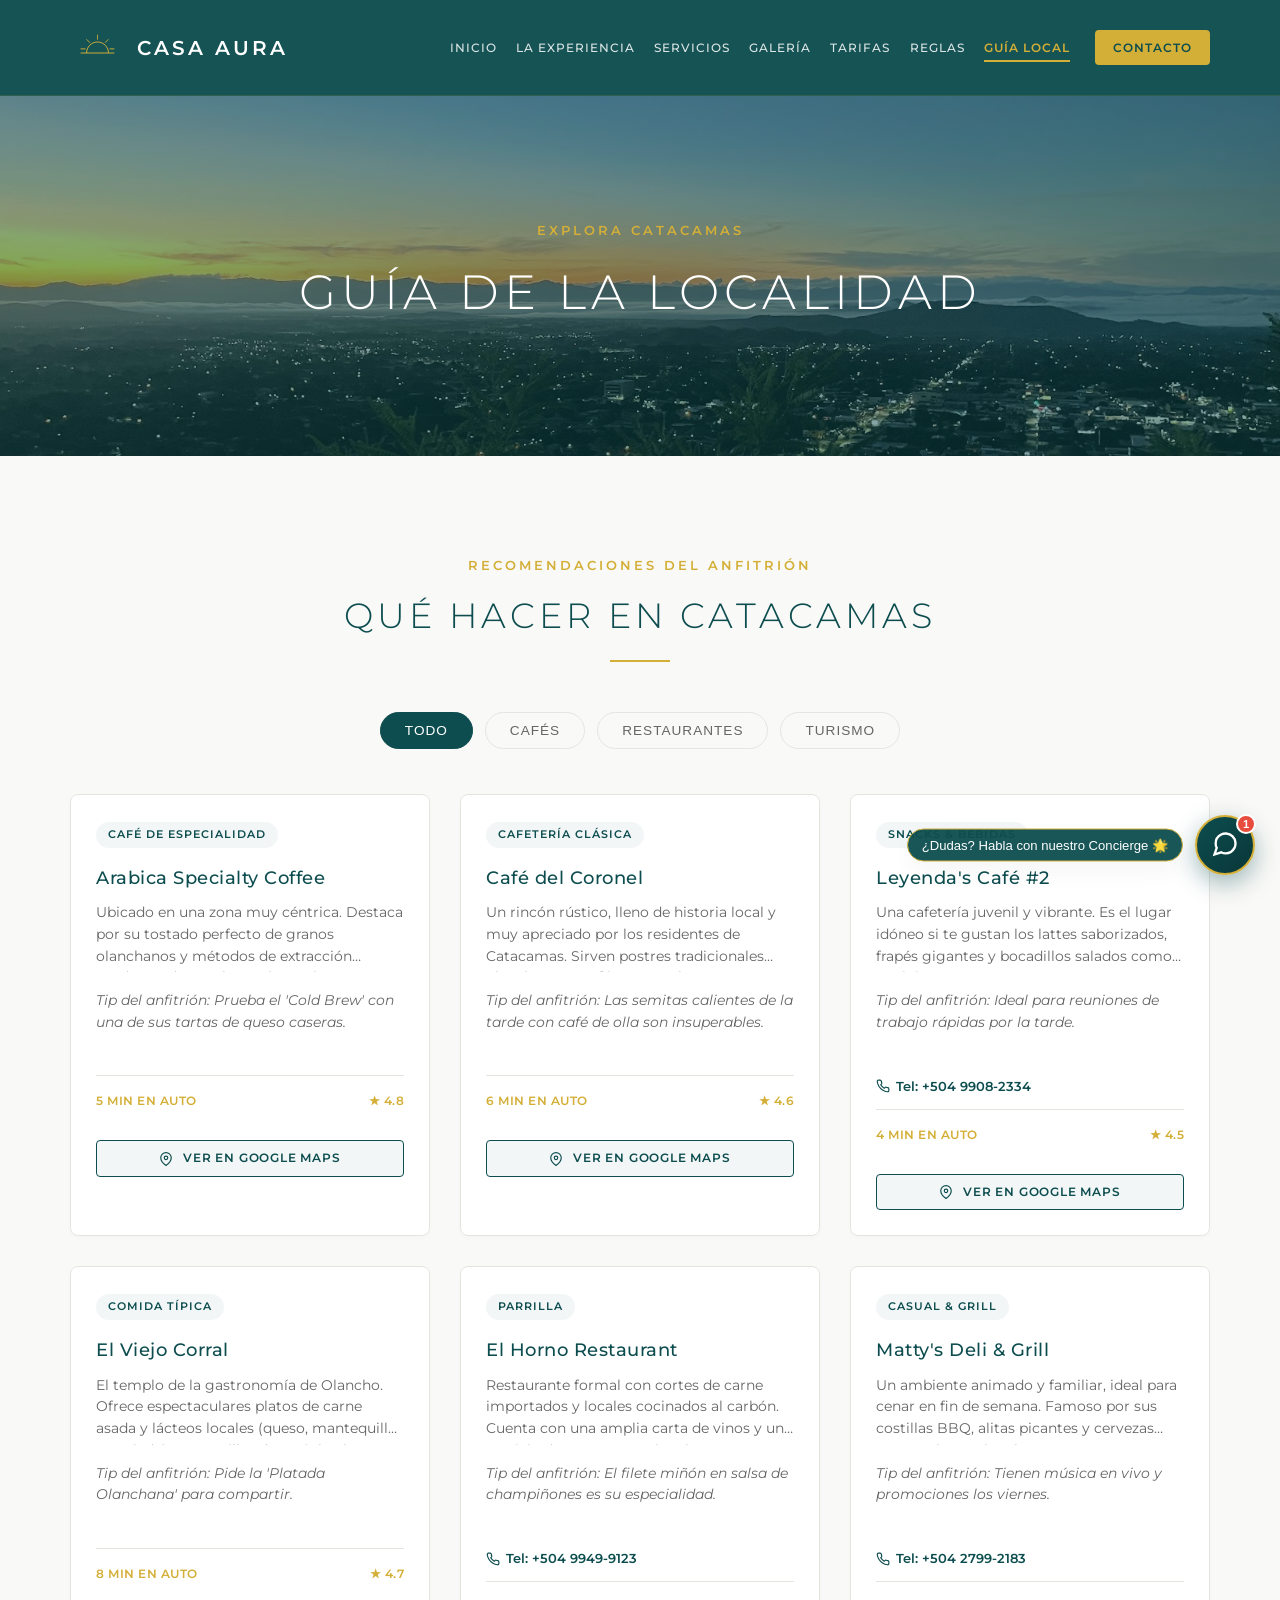
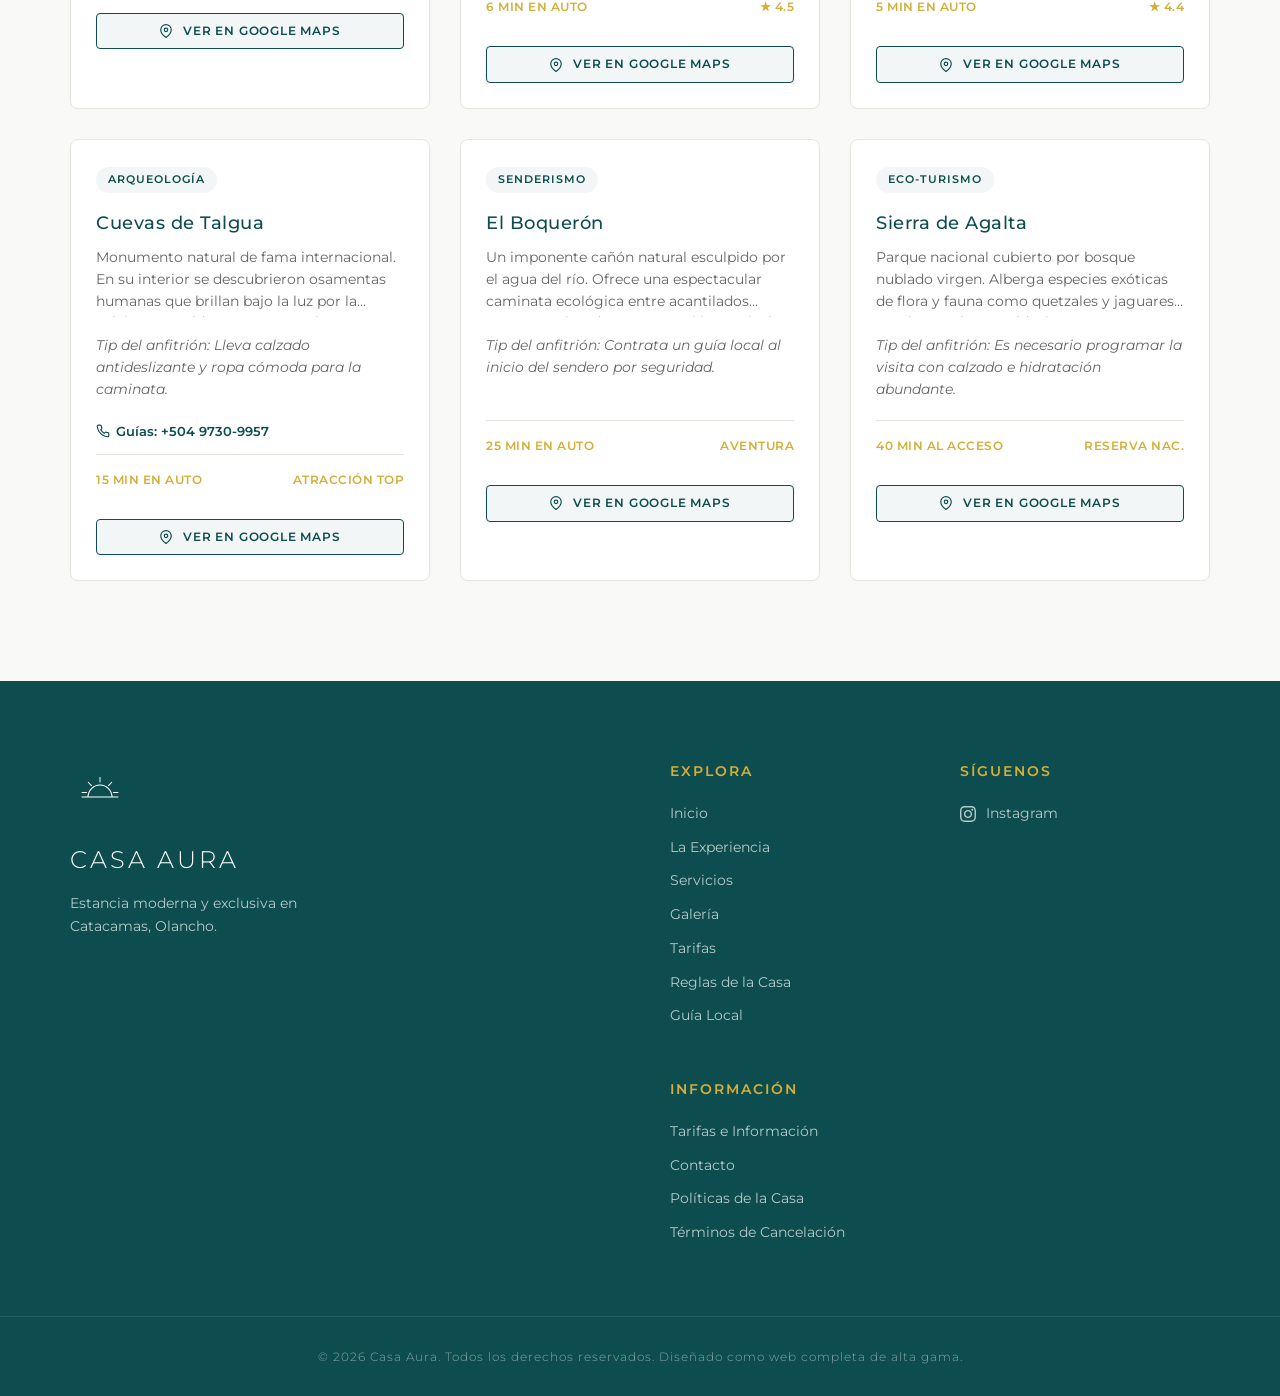
==== commit 200d02e5: "feat: Add chatbot, update gallery with lightbox, new images, and updated rules" ====
--- a/guia-local.html
+++ b/guia-local.html
@@ -13,6 +13,7 @@
     <link rel="icon" type="image/svg+xml" href="assets/logo.svg">
     <link rel="stylesheet" href="css/style.css">
     <script src="js/main.js" defer></script>
+    <script src="js/chatbot.js" defer></script>
 </head>
 <body>
     <header>
--- a/css/style.css
+++ b/css/style.css
@@ -1687,3 +1687,515 @@
     }
 }
 
+/* ========================================== */
+/*   ESTILOS PARA CHATBOT CONCIERGE VIRTUAL   */
+/* ========================================== */
+
+#aura-chatbot-root {
+    position: fixed;
+    bottom: 25px;
+    right: 25px;
+    z-index: 99999;
+    font-family: inherit;
+}
+
+/* Launcher Flotante */
+.aura-chat-launcher {
+    position: relative;
+    width: 60px;
+    height: 60px;
+    border-radius: 50%;
+    background: linear-gradient(135deg, var(--primary-color) 0%, #093739 100%);
+    color: white;
+    border: 2px solid var(--accent-color);
+    box-shadow: 0 8px 24px rgba(13, 77, 79, 0.4);
+    cursor: pointer;
+    display: flex;
+    align-items: center;
+    justify-content: center;
+    transition: all 0.3s cubic-bezier(0.175, 0.885, 0.32, 1.275);
+}
+
+.aura-chat-launcher:hover {
+    transform: scale(1.08);
+    box-shadow: 0 12px 30px rgba(13, 77, 79, 0.5);
+    background: linear-gradient(135deg, #10595b 0%, var(--primary-color) 100%);
+}
+
+.launcher-pulse {
+    position: absolute;
+    top: -5px;
+    left: -5px;
+    right: -5px;
+    bottom: -5px;
+    border-radius: 50%;
+    border: 2px solid var(--accent-color);
+    animation: auraPulse 2s infinite;
+    opacity: 0;
+    pointer-events: none;
+}
+
+@keyframes auraPulse {
+    0% { transform: scale(0.95); opacity: 0.8; }
+    50% { opacity: 0.4; }
+    100% { transform: scale(1.35); opacity: 0; }
+}
+
+.launcher-badge {
+    position: absolute;
+    top: -3px;
+    right: -3px;
+    background: #e74c3c;
+    color: white;
+    font-size: 0.7rem;
+    font-weight: 700;
+    width: 20px;
+    height: 20px;
+    border-radius: 50%;
+    display: flex;
+    align-items: center;
+    justify-content: center;
+    border: 2px solid white;
+}
+
+.launcher-tooltip {
+    position: absolute;
+    right: 70px;
+    top: 50%;
+    transform: translateY(-50%);
+    background: var(--primary-color);
+    color: white;
+    padding: 8px 14px;
+    border-radius: 20px;
+    font-size: 0.82rem;
+    font-weight: 500;
+    white-space: nowrap;
+    box-shadow: var(--shadow-md);
+    border: 1px solid var(--accent-color);
+    opacity: 0.95;
+    pointer-events: none;
+    animation: fadeIn 0.5s ease;
+}
+
+/* Ventana de Chat */
+.aura-chat-window {
+    position: absolute;
+    bottom: 75px;
+    right: 0;
+    width: 375px;
+    max-width: calc(100vw - 30px);
+    height: 540px;
+    max-height: calc(100vh - 110px);
+    background: #ffffff;
+    border-radius: 16px;
+    box-shadow: 0 15px 35px rgba(0, 0, 0, 0.2), 0 5px 15px rgba(13, 77, 79, 0.15);
+    border: 1px solid rgba(197, 160, 89, 0.3);
+    display: flex;
+    flex-direction: column;
+    overflow: hidden;
+    opacity: 0;
+    transform: translateY(20px) scale(0.95);
+    transition: opacity 0.3s ease, transform 0.3s ease;
+}
+
+.aura-chat-window.open {
+    opacity: 1;
+    transform: translateY(0) scale(1);
+}
+
+/* Header */
+.aura-chat-header {
+    background: linear-gradient(135deg, var(--primary-color) 0%, #083435 100%);
+    color: white;
+    padding: 16px 20px;
+    display: flex;
+    align-items: center;
+    justify-content: space-between;
+    border-bottom: 2px solid var(--accent-color);
+}
+
+.header-info {
+    display: flex;
+    align-items: center;
+    gap: 12px;
+}
+
+.avatar-container {
+    position: relative;
+    width: 42px;
+    height: 42px;
+    border-radius: 50%;
+    background: rgba(255, 255, 255, 0.15);
+    display: flex;
+    align-items: center;
+    justify-content: center;
+    border: 1.5px solid var(--accent-color);
+}
+
+.header-logo {
+    width: 26px;
+    height: 26px;
+    filter: brightness(0) invert(1);
+}
+
+.online-status {
+    position: absolute;
+    bottom: 1px;
+    right: 1px;
+    width: 10px;
+    height: 10px;
+    background: #2ecc71;
+    border-radius: 50%;
+    border: 2px solid var(--primary-color);
+}
+
+.header-titles h3 {
+    margin: 0;
+    font-size: 1rem;
+    font-weight: 600;
+    color: white;
+    letter-spacing: 0.5px;
+}
+
+.header-titles p {
+    margin: 2px 0 0 0;
+    font-size: 0.73rem;
+    color: rgba(255, 255, 255, 0.8);
+}
+
+.header-close-btn {
+    background: none;
+    border: none;
+    color: white;
+    font-size: 1.5rem;
+    cursor: pointer;
+    opacity: 0.8;
+    line-height: 1;
+    padding: 0 5px;
+    transition: opacity 0.2s;
+}
+
+.header-close-btn:hover {
+    opacity: 1;
+}
+
+/* Lista de Mensajes */
+.aura-chat-messages {
+    flex: 1;
+    padding: 18px 16px;
+    overflow-y: auto;
+    background: #f8f9fa;
+    display: flex;
+    flex-direction: column;
+    gap: 14px;
+}
+
+.aura-msg {
+    display: flex;
+    flex-direction: column;
+    max-width: 85%;
+    animation: messageSlideIn 0.3s ease forwards;
+}
+
+@keyframes messageSlideIn {
+    from { opacity: 0; transform: translateY(8px); }
+    to { opacity: 1; transform: translateY(0); }
+}
+
+.aura-msg-bot {
+    align-self: flex-start;
+}
+
+.aura-msg-user {
+    align-self: flex-end;
+}
+
+.msg-bubble {
+    padding: 12px 16px;
+    border-radius: 14px;
+    font-size: 0.88rem;
+    line-height: 1.5;
+    word-break: break-word;
+}
+
+.aura-msg-bot .msg-bubble {
+    background: white;
+    color: #2c3e50;
+    border-bottom-left-radius: 3px;
+    box-shadow: 0 2px 8px rgba(0, 0, 0, 0.06);
+    border: 1px solid var(--border-color);
+}
+
+.aura-msg-user .msg-bubble {
+    background: var(--primary-color);
+    color: white;
+    border-bottom-right-radius: 3px;
+    box-shadow: 0 2px 8px rgba(13, 77, 79, 0.2);
+}
+
+.aura-msg-bot strong {
+    color: var(--primary-color);
+}
+
+/* Botones de Acción dentro del mensaje */
+.msg-actions {
+    display: flex;
+    flex-direction: column;
+    gap: 6px;
+    margin-top: 8px;
+}
+
+.msg-action-btn {
+    display: inline-flex;
+    align-items: center;
+    justify-content: center;
+    background: #25D366;
+    color: white !important;
+    text-decoration: none;
+    padding: 10px 14px;
+    border-radius: 8px;
+    font-size: 0.82rem;
+    font-weight: 600;
+    box-shadow: 0 2px 6px rgba(37, 211, 102, 0.3);
+    transition: transform 0.2s, background-color 0.2s;
+    text-align: center;
+}
+
+.msg-action-btn:hover {
+    background: #20ba5a;
+    transform: translateY(-1px);
+}
+
+/* Indicador de Tipeo */
+.aura-msg.typing .msg-bubble {
+    display: flex;
+    align-items: center;
+    gap: 5px;
+    padding: 12px 18px;
+}
+
+.aura-msg.typing .dot {
+    width: 7px;
+    height: 7px;
+    background: var(--primary-color);
+    border-radius: 50%;
+    opacity: 0.4;
+    animation: typingBlink 1.4s infinite ease-in-out both;
+}
+
+.aura-msg.typing .dot:nth-child(1) { animation-delay: 0s; }
+.aura-msg.typing .dot:nth-child(2) { animation-delay: 0.2s; }
+.aura-msg.typing .dot:nth-child(3) { animation-delay: 0.4s; }
+
+@keyframes typingBlink {
+    0%, 80%, 100% { opacity: 0.3; transform: scale(0.8); }
+    40% { opacity: 1; transform: scale(1.1); }
+}
+
+/* Chips Sugerencias Rápidas */
+.aura-chat-chips {
+    padding: 10px 14px;
+    background: #f1f4f5;
+    border-top: 1px solid var(--border-color);
+    display: flex;
+    gap: 8px;
+    overflow-x: auto;
+    white-space: nowrap;
+    scrollbar-width: none;
+}
+
+.aura-chat-chips::-webkit-scrollbar {
+    display: none;
+}
+
+.chip-btn {
+    background: white;
+    border: 1px solid var(--border-color);
+    color: var(--primary-color);
+    padding: 6px 12px;
+    border-radius: 16px;
+    font-size: 0.78rem;
+    font-weight: 500;
+    cursor: pointer;
+    flex-shrink: 0;
+    transition: all 0.2s ease;
+}
+
+.chip-btn:hover {
+    background: var(--primary-color);
+    color: white;
+    border-color: var(--primary-color);
+}
+
+/* Input Form */
+.aura-chat-form {
+    display: flex;
+    align-items: center;
+    padding: 12px 14px;
+    background: white;
+    border-top: 1px solid var(--border-color);
+    gap: 8px;
+}
+
+.aura-chat-form input {
+    flex: 1;
+    border: 1px solid var(--border-color);
+    border-radius: 20px;
+    padding: 10px 16px;
+    font-size: 0.88rem;
+    outline: none;
+    font-family: inherit;
+    transition: border-color 0.2s;
+}
+
+.aura-chat-form input:focus {
+    border-color: var(--primary-color);
+}
+
+.aura-chat-form button {
+    background: var(--primary-color);
+    color: white;
+    border: none;
+    width: 40px;
+    height: 40px;
+    border-radius: 50%;
+    cursor: pointer;
+    display: flex;
+    align-items: center;
+    justify-content: center;
+    transition: background 0.2s, transform 0.2s;
+    flex-shrink: 0;
+}
+
+.aura-chat-form button:hover {
+    background: #093739;
+    transform: scale(1.05);
+}
+
+/* Adaptación Móvil del Chatbot */
+@media (max-width: 480px) {
+    #aura-chatbot-root {
+        bottom: 15px;
+        right: 15px;
+    }
+
+    .aura-chat-window {
+        bottom: 70px;
+        right: 0;
+        width: calc(100vw - 30px);
+        height: calc(100vh - 100px);
+        border-radius: 12px;
+    }
+
+    .launcher-tooltip {
+        display: none !important;
+    }
+}
+
+/* ========================================== */
+/*   ESTILOS PARA LIGHTBOX DE GALERÍA         */
+/* ========================================== */
+
+#lightbox {
+    display: none;
+    position: fixed;
+    z-index: 999999;
+    padding-top: 50px;
+    left: 0;
+    top: 0;
+    width: 100%;
+    height: 100%;
+    overflow: auto;
+    background-color: rgba(0, 0, 0, 0.9);
+    align-items: center;
+    justify-content: center;
+}
+
+#lightbox.active {
+    display: flex;
+}
+
+#lightbox-content {
+    max-width: 90%;
+    max-height: 80vh;
+    object-fit: contain;
+    animation-name: zoom;
+    animation-duration: 0.3s;
+    box-shadow: 0 4px 15px rgba(0,0,0,0.5);
+    border-radius: 4px;
+}
+
+@keyframes zoom {
+    from {transform:scale(0.9); opacity:0;}
+    to {transform:scale(1); opacity:1;}
+}
+
+.lightbox-close {
+    position: absolute;
+    top: 20px;
+    right: 35px;
+    color: #f1f1f1;
+    font-size: 40px;
+    font-weight: bold;
+    transition: 0.3s;
+    cursor: pointer;
+    z-index: 9999999;
+}
+
+.lightbox-close:hover,
+.lightbox-close:focus {
+    color: #bbb;
+    text-decoration: none;
+    cursor: pointer;
+}
+
+.lightbox-prev, .lightbox-next {
+    cursor: pointer;
+    position: absolute;
+    top: 50%;
+    width: auto;
+    padding: 16px;
+    margin-top: -50px;
+    color: white;
+    font-weight: bold;
+    font-size: 30px;
+    transition: 0.3s ease;
+    border-radius: 0 3px 3px 0;
+    user-select: none;
+    -webkit-user-select: none;
+    z-index: 9999999;
+    background-color: rgba(0,0,0,0.3);
+}
+
+.lightbox-prev:hover, .lightbox-next:hover {
+    background-color: rgba(0, 0, 0, 0.8);
+}
+
+.lightbox-prev {
+    left: 20px;
+    border-radius: 3px 0 0 3px;
+}
+
+.lightbox-next {
+    right: 20px;
+    border-radius: 0 3px 3px 0;
+}
+
+#lightbox-caption {
+    position: absolute;
+    bottom: 20px;
+    left: 0;
+    right: 0;
+    text-align: center;
+    color: #ccc;
+    padding: 10px 0;
+    font-size: 1.2rem;
+    font-weight: 300;
+}
+
+.gallery-item {
+    cursor: pointer;
+}
+
+
+
